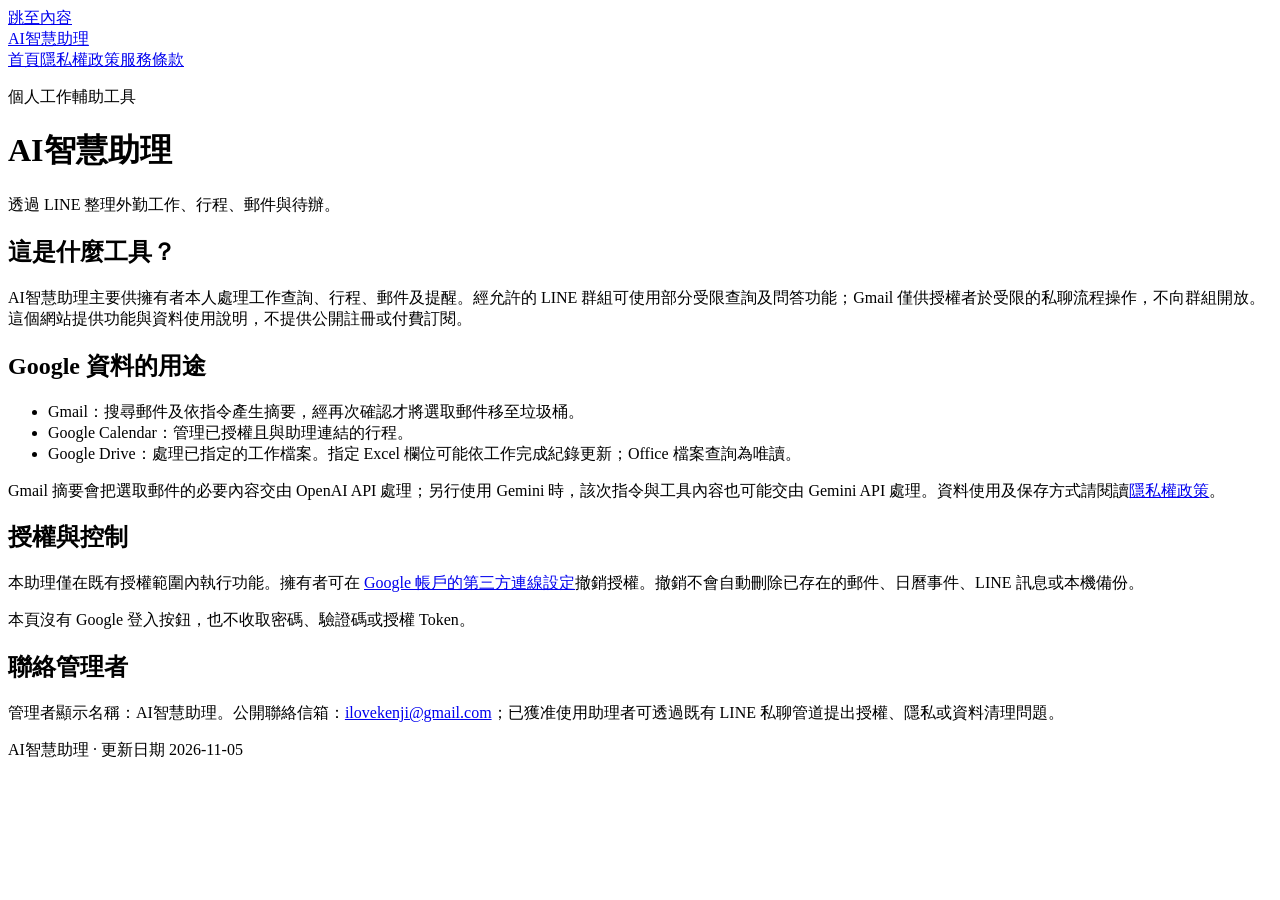
==== index.html @ 0e3a3eba "Create index.html" ====
<!doctype html>
<html lang="zh-Hant"><head><meta charset="utf-8"><meta name="viewport" content="width=device-width,initial-scale=1"><meta name="robots" content="noindex,nofollow"><title>首頁｜AI智慧助理</title><meta name="description" content="AI智慧助理的功能、使用範圍及資料使用說明。"><link rel="stylesheet" href="styles.css"></head><body><a class="skip" href="#main">跳至內容</a><header><div class="nav"><a class="brand" href="index.html">AI智慧助理</a><nav aria-label="主要選單"><a href="index.html" aria-current="page">首頁</a><a href="privacy.html">隱私權政策</a><a href="terms.html">服務條款</a></nav></div></header><main id="main">
<p class="eyebrow">個人工作輔助工具</p>
<h1>AI智慧助理</h1>
<p class="lead">透過 LINE 整理外勤工作、行程、郵件與待辦。</p>
<section><h2>這是什麼工具？</h2><p>AI智慧助理主要供擁有者本人處理工作查詢、行程、郵件及提醒。經允許的 LINE 群組可使用部分受限查詢及問答功能；Gmail 僅供授權者於受限的私聊流程操作，不向群組開放。這個網站提供功能與資料使用說明，不提供公開註冊或付費訂閱。</p></section>
<section><h2>Google 資料的用途</h2><ul><li>Gmail：搜尋郵件及依指令產生摘要，經再次確認才將選取郵件移至垃圾桶。</li><li>Google Calendar：管理已授權且與助理連結的行程。</li><li>Google Drive：處理已指定的工作檔案。指定 Excel 欄位可能依工作完成紀錄更新；Office 檔案查詢為唯讀。</li></ul><p>Gmail 摘要會把選取郵件的必要內容交由 OpenAI API 處理；另行使用 Gemini 時，該次指令與工具內容也可能交由 Gemini API 處理。資料使用及保存方式請閱讀<a href="privacy.html">隱私權政策</a>。</p></section>
<section><h2>授權與控制</h2><p>本助理僅在既有授權範圍內執行功能。擁有者可在 <a href="https://myaccount.google.com/connections">Google 帳戶的第三方連線設定</a>撤銷授權。撤銷不會自動刪除已存在的郵件、日曆事件、LINE 訊息或本機備份。</p><p>本頁沒有 Google 登入按鈕，也不收取密碼、驗證碼或授權 Token。</p></section>
<section><h2>聯絡管理者</h2><p>管理者顯示名稱：AI智慧助理。公開聯絡信箱：<a href="mailto:ilovekenji@gmail.com">ilovekenji@gmail.com</a>；已獲准使用助理者可透過既有 LINE 私聊管道提出授權、隱私或資料清理問題。</p></section>
</main><footer>AI智慧助理 · 更新日期 2026-11-05</footer></body></html>
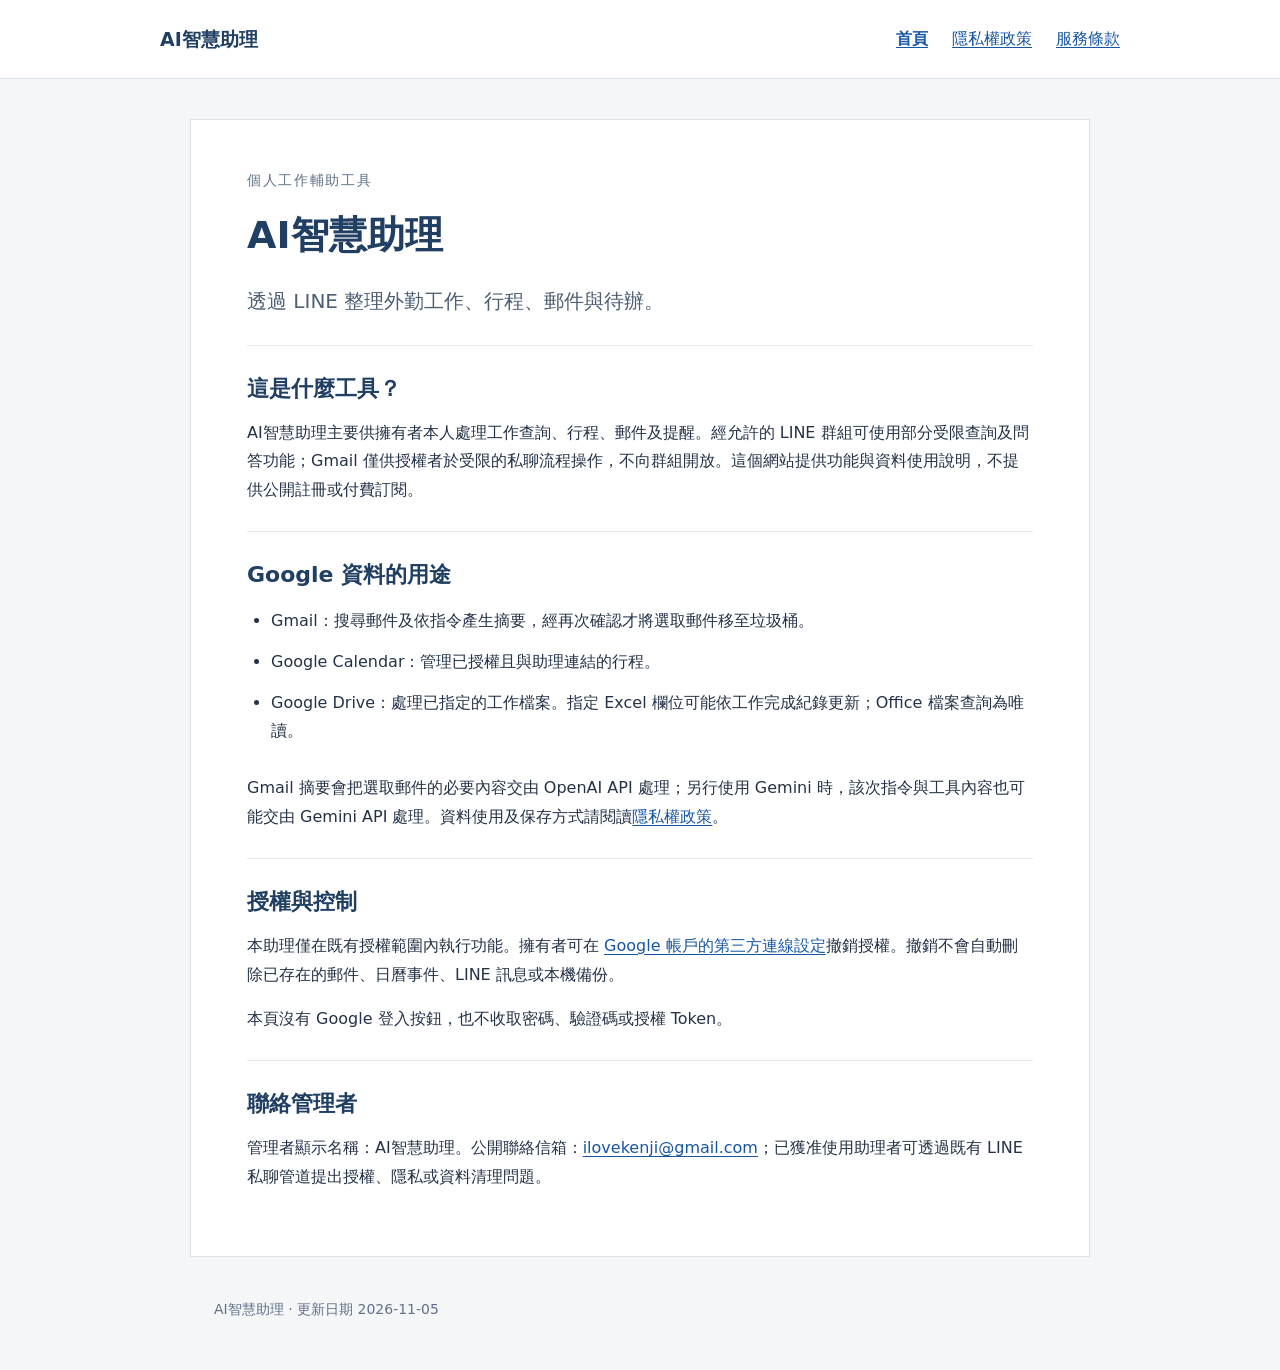
==== commit 625fe761: "Add files via upload" ====
--- a/index.html
+++ b/index.html
@@ -1,10 +1,10 @@
-<!doctype html>
-<html lang="zh-Hant"><head><meta charset="utf-8"><meta name="viewport" content="width=device-width,initial-scale=1"><meta name="robots" content="noindex,nofollow"><title>首頁｜AI智慧助理</title><meta name="description" content="AI智慧助理的功能、使用範圍及資料使用說明。"><link rel="stylesheet" href="styles.css"></head><body><a class="skip" href="#main">跳至內容</a><header><div class="nav"><a class="brand" href="index.html">AI智慧助理</a><nav aria-label="主要選單"><a href="index.html" aria-current="page">首頁</a><a href="privacy.html">隱私權政策</a><a href="terms.html">服務條款</a></nav></div></header><main id="main">
-<p class="eyebrow">個人工作輔助工具</p>
-<h1>AI智慧助理</h1>
-<p class="lead">透過 LINE 整理外勤工作、行程、郵件與待辦。</p>
-<section><h2>這是什麼工具？</h2><p>AI智慧助理主要供擁有者本人處理工作查詢、行程、郵件及提醒。經允許的 LINE 群組可使用部分受限查詢及問答功能；Gmail 僅供授權者於受限的私聊流程操作，不向群組開放。這個網站提供功能與資料使用說明，不提供公開註冊或付費訂閱。</p></section>
-<section><h2>Google 資料的用途</h2><ul><li>Gmail：搜尋郵件及依指令產生摘要，經再次確認才將選取郵件移至垃圾桶。</li><li>Google Calendar：管理已授權且與助理連結的行程。</li><li>Google Drive：處理已指定的工作檔案。指定 Excel 欄位可能依工作完成紀錄更新；Office 檔案查詢為唯讀。</li></ul><p>Gmail 摘要會把選取郵件的必要內容交由 OpenAI API 處理；另行使用 Gemini 時，該次指令與工具內容也可能交由 Gemini API 處理。資料使用及保存方式請閱讀<a href="privacy.html">隱私權政策</a>。</p></section>
-<section><h2>授權與控制</h2><p>本助理僅在既有授權範圍內執行功能。擁有者可在 <a href="https://myaccount.google.com/connections">Google 帳戶的第三方連線設定</a>撤銷授權。撤銷不會自動刪除已存在的郵件、日曆事件、LINE 訊息或本機備份。</p><p>本頁沒有 Google 登入按鈕，也不收取密碼、驗證碼或授權 Token。</p></section>
-<section><h2>聯絡管理者</h2><p>管理者顯示名稱：AI智慧助理。公開聯絡信箱：<a href="mailto:ilovekenji@gmail.com">ilovekenji@gmail.com</a>；已獲准使用助理者可透過既有 LINE 私聊管道提出授權、隱私或資料清理問題。</p></section>
-</main><footer>AI智慧助理 · 更新日期 2026-11-05</footer></body></html>
+<!doctype html>
+<html lang="zh-Hant"><head><meta charset="utf-8"><meta name="viewport" content="width=device-width,initial-scale=1"><meta name="robots" content="noindex,nofollow"><title>首頁｜AI智慧助理</title><meta name="description" content="AI智慧助理的功能、使用範圍及資料使用說明。"><link rel="stylesheet" href="styles.css"></head><body><a class="skip" href="#main">跳至內容</a><header><div class="nav"><a class="brand" href="index.html">AI智慧助理</a><nav aria-label="主要選單"><a href="index.html" aria-current="page">首頁</a><a href="privacy.html">隱私權政策</a><a href="terms.html">服務條款</a></nav></div></header><main id="main">
+<p class="eyebrow">個人工作輔助工具</p>
+<h1>AI智慧助理</h1>
+<p class="lead">透過 LINE 整理外勤工作、行程、郵件與待辦。</p>
+<section><h2>這是什麼工具？</h2><p>AI智慧助理主要供擁有者本人處理工作查詢、行程、郵件及提醒。經允許的 LINE 群組可使用部分受限查詢及問答功能；Gmail 僅供授權者於受限的私聊流程操作，不向群組開放。這個網站提供功能與資料使用說明，不提供公開註冊或付費訂閱。</p></section>
+<section><h2>Google 資料的用途</h2><ul><li>Gmail：搜尋郵件及依指令產生摘要，經再次確認才將選取郵件移至垃圾桶。</li><li>Google Calendar：管理已授權且與助理連結的行程。</li><li>Google Drive：處理已指定的工作檔案。指定 Excel 欄位可能依工作完成紀錄更新；Office 檔案查詢為唯讀。</li></ul><p>Gmail 摘要會把選取郵件的必要內容交由 OpenAI API 處理；另行使用 Gemini 時，該次指令與工具內容也可能交由 Gemini API 處理。資料使用及保存方式請閱讀<a href="privacy.html">隱私權政策</a>。</p></section>
+<section><h2>授權與控制</h2><p>本助理僅在既有授權範圍內執行功能。擁有者可在 <a href="https://myaccount.google.com/connections">Google 帳戶的第三方連線設定</a>撤銷授權。撤銷不會自動刪除已存在的郵件、日曆事件、LINE 訊息或本機備份。</p><p>本頁沒有 Google 登入按鈕，也不收取密碼、驗證碼或授權 Token。</p></section>
+<section><h2>聯絡管理者</h2><p>管理者顯示名稱：AI智慧助理。公開聯絡信箱：<a href="mailto:ilovekenji@gmail.com">ilovekenji@gmail.com</a>；已獲准使用助理者可透過既有 LINE 私聊管道提出授權、隱私或資料清理問題。</p></section>
+</main><footer>AI智慧助理 · 更新日期 2026-11-05</footer></body></html>
--- a/styles.css
+++ b/styles.css
@@ -0,0 +1,2 @@
+
+:root{font-family:"Microsoft JhengHei",system-ui,sans-serif;color:#243247;background:#f5f6f8;line-height:1.8;color-scheme:light}*{box-sizing:border-box}body{margin:0}a{color:#1756a2;text-underline-offset:3px}a:focus-visible{outline:3px solid #b66c11;outline-offset:4px}.draft{padding:10px 24px;text-align:center;color:#684209;background:#fff1cf;font-size:14px}header{background:white;border-bottom:1px solid #dce2e9}.nav{max-width:1024px;margin:auto;padding:22px 32px;display:flex;align-items:center;justify-content:space-between;gap:16px}.brand{color:#203f63;font-size:19px;font-weight:700;text-decoration:none}nav{display:flex;gap:24px;flex-wrap:wrap}nav a[aria-current="page"]{font-weight:700}main{max-width:900px;margin:40px auto;background:white;border:1px solid #dce2e9;padding:48px 56px}.eyebrow,.meta{font-size:14px;color:#607188}.eyebrow{letter-spacing:.12em}h1{font-size:38px;line-height:1.4;color:#203f63;margin:12px 0 20px}h2{font-size:22px;line-height:1.5;color:#203f63;margin:0 0 14px}p{margin:0 0 16px}.lead{font-size:20px;color:#4c5e74}section{padding-top:26px;margin-top:26px;border-top:1px solid #e5e9ef}ul{padding-left:24px}li{padding-bottom:12px}code{overflow-wrap:anywhere;font-size:.9em}.review{border-left:3px solid #b88325;padding:12px 16px;background:#fff8e7}footer{max-width:900px;margin:20px auto 48px;padding:0 24px;color:#607188;font-size:14px}.skip{position:absolute;left:-10000px}.skip:focus{left:16px;top:12px;background:white;padding:8px}@media(max-width:680px){.nav{align-items:flex-start;flex-direction:column;padding:20px}nav{gap:18px}main{margin:20px 12px;padding:26px 22px}h1{font-size:30px}h2{font-size:20px}.draft{font-size:13px;padding:10px 16px}}
